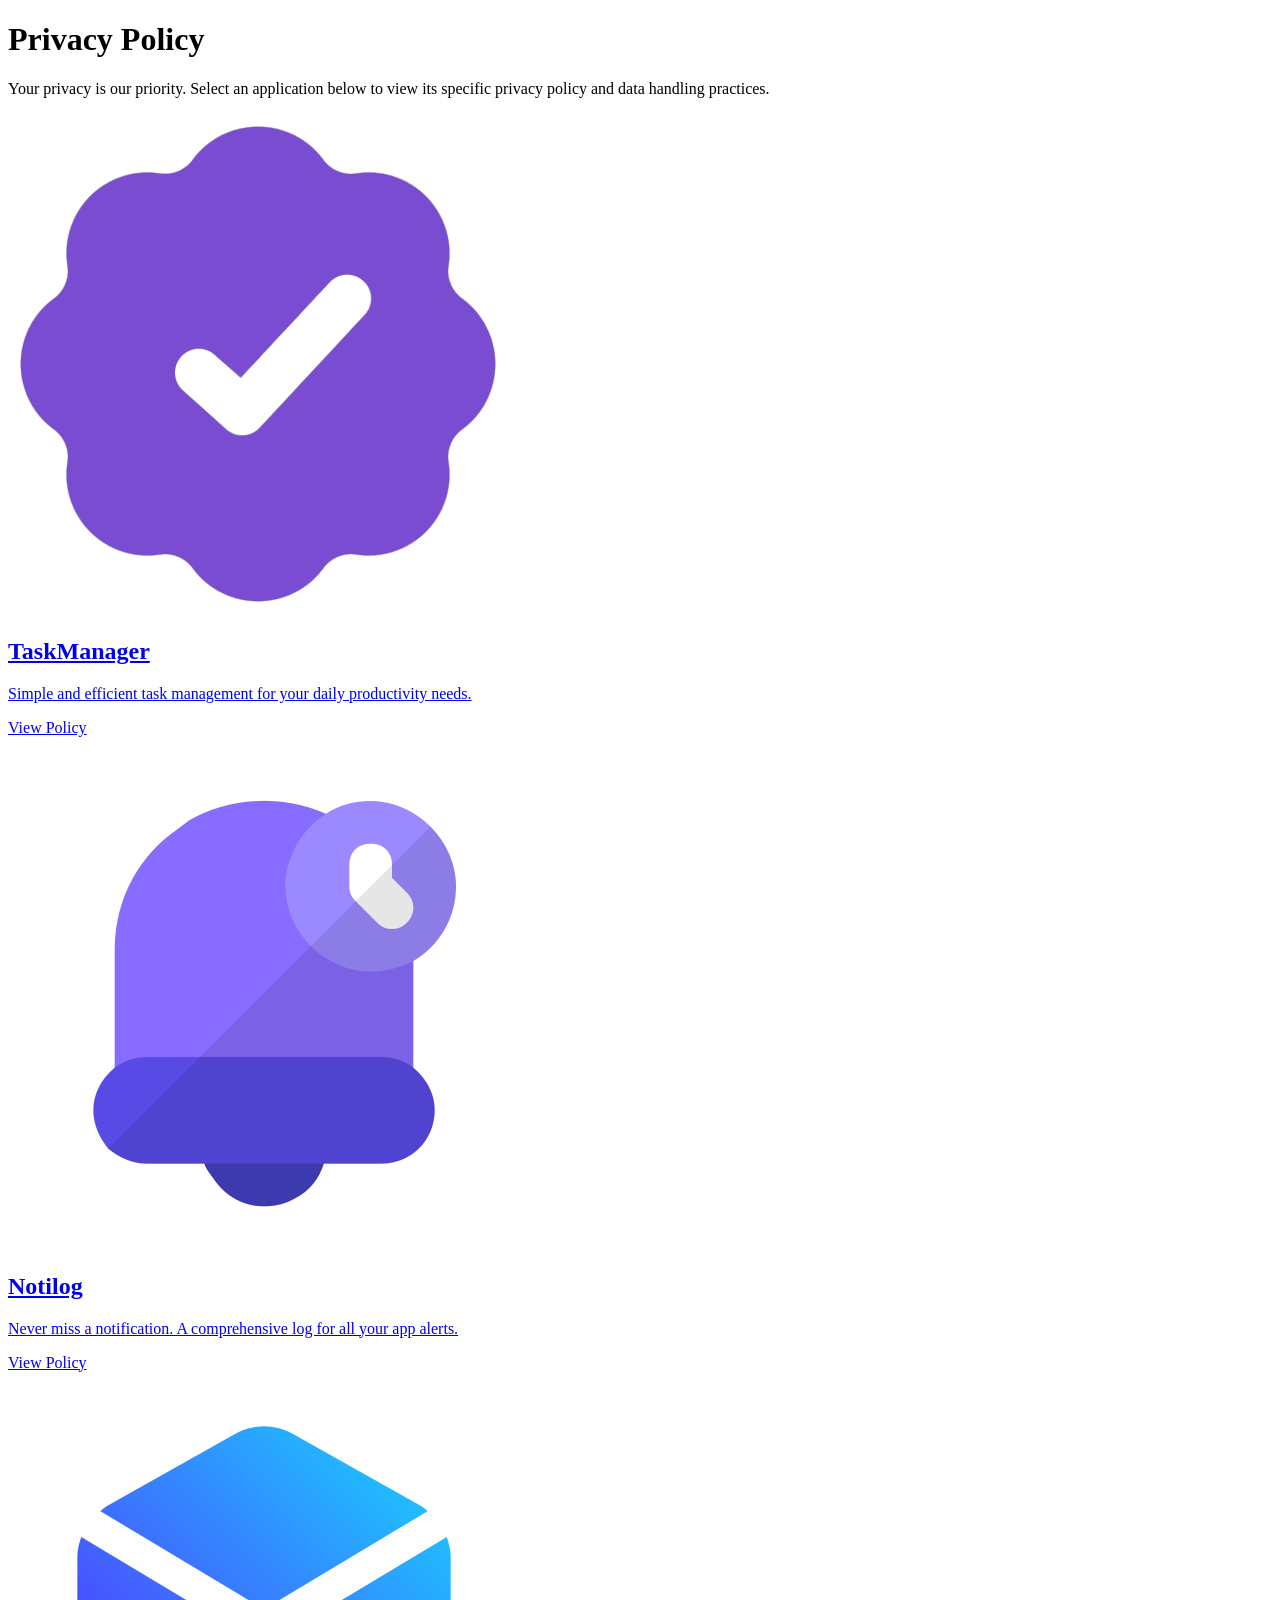
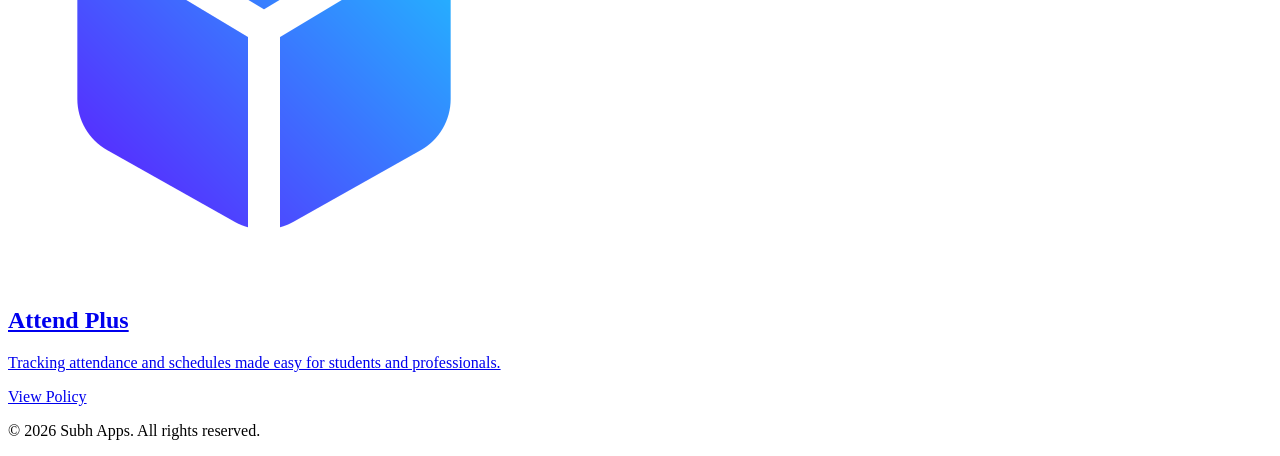
==== index.html @ fcb51a55 "added index page" ====
<!DOCTYPE html>
<html lang="en">
<head>
    <meta charset="UTF-8">
    <meta name="viewport" content="width=device-width, initial-scale=1.0">
    <title>Privacy Policy - Official App Policies</title>
    <meta name="description" content="View the privacy policies for all our official applications including TaskManager, Notilog, and Attend Plus.">
    <link rel="stylesheet" href="style.css">
</head>
<body>

    <header class="hero">
        <div class="container">
            <h1>Privacy Policy</h1>
            <p>Your privacy is our priority. Select an application below to view its specific privacy policy and data handling practices.</p>
        </div>
    </header>

    <main class="container">
        <div class="app-grid">
            <!-- TaskManager -->
            <a href="taskmanager.html" class="app-card">
                <div class="app-icon image-icon">
                    <img src="assets/taskmanager.png" alt="TaskManager Icon">
                </div>
                <h2>TaskManager</h2>
                <p>Simple and efficient task management for your daily productivity needs.</p>
                <span class="btn">View Policy</span>
            </a>

            <!-- Notilog -->
            <a href="notilog.html" class="app-card">
                <div class="app-icon image-icon">
                    <img src="assets/notilog.png" alt="Notilog Icon">
                </div>
                <h2>Notilog</h2>
                <p>Never miss a notification. A comprehensive log for all your app alerts.</p>
                <span class="btn">View Policy</span>
            </a>

            <!-- Attend Plus -->
            <a href="attendplus.html" class="app-card">
                <div class="app-icon image-icon">
                    <img src="assets/attendplus.png" alt="Attend Plus Icon">
                </div>
                <h2>Attend Plus</h2>
                <p>Tracking attendance and schedules made easy for students and professionals.</p>
                <span class="btn">View Policy</span>
            </a>
        </div>
    </main>

    <footer>
        <div class="container">
            <p>&copy; 2026 Subh Apps. All rights reserved.</p>
        </div>
    </footer>

</body>
</html>
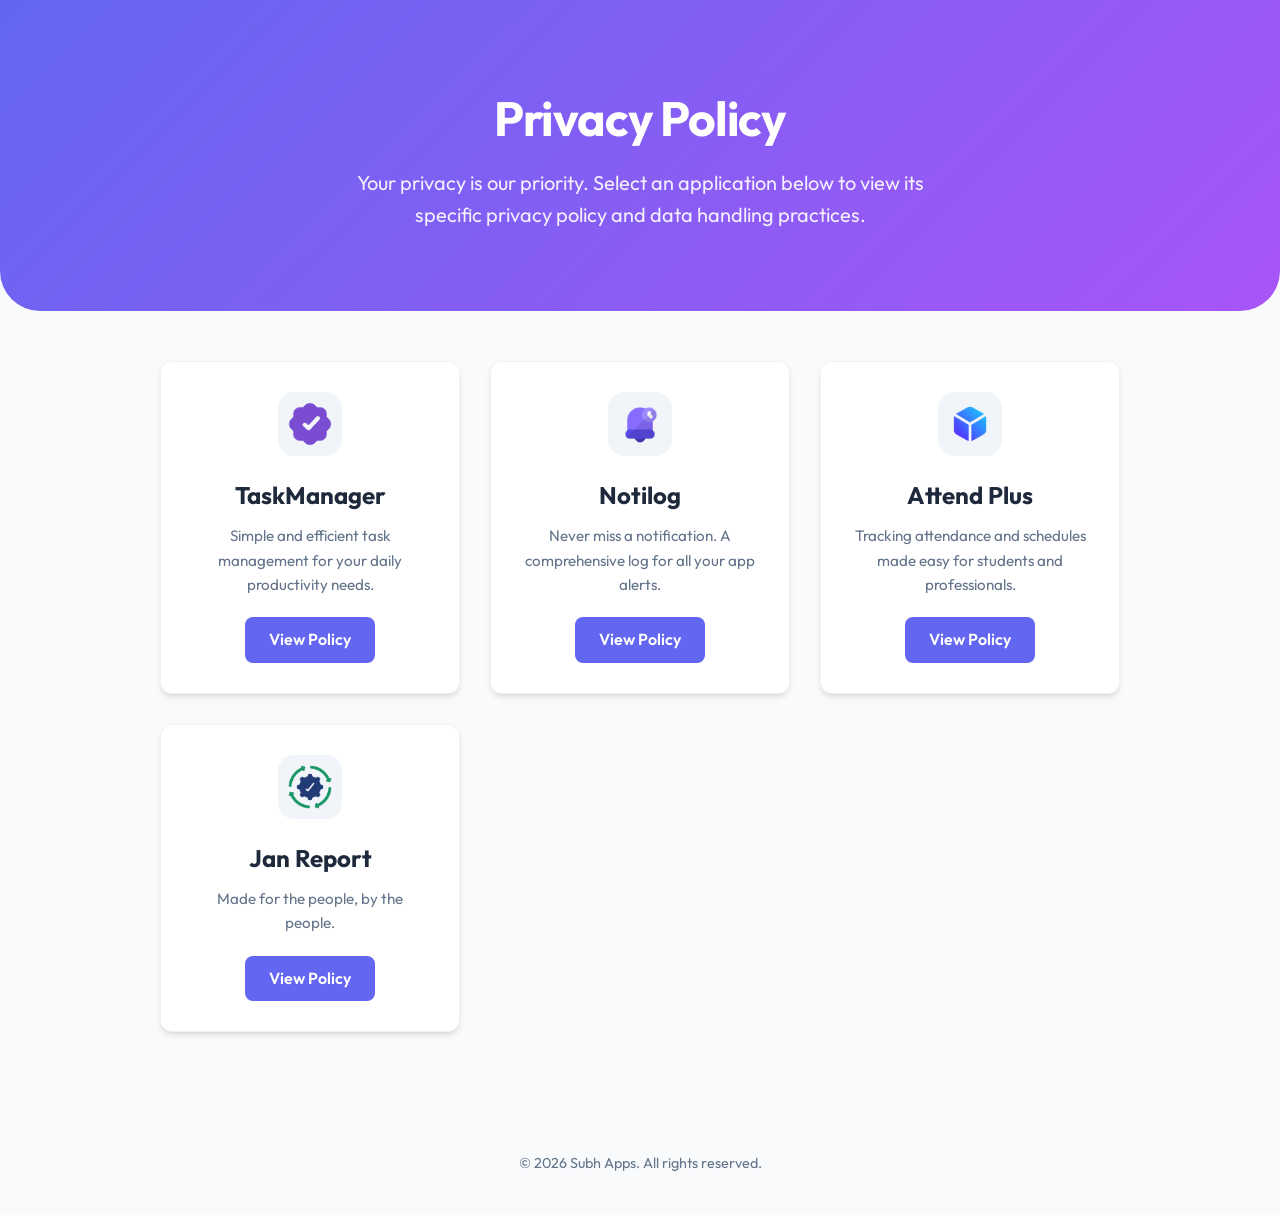
==== commit 017247f6: "added Jan Report privacy policy" ====
--- a/index.html
+++ b/index.html
@@ -47,6 +47,16 @@
                 <p>Tracking attendance and schedules made easy for students and professionals.</p>
                 <span class="btn">View Policy</span>
             </a>
+
+            <!-- Jan Report -->
+            <a href="janreport.html" class="app-card">
+                <div class="app-icon image-icon">
+                    <img src="assets/janreport.png" alt= "Jan Report Icon">
+                </div>
+                <h2>Jan Report</h2>
+                <p>Made for the people, by the people.</p>
+                <span class="btn">View Policy</span>
+            </a>
         </div>
     </main>
 
--- a/style.css
+++ b/style.css
@@ -0,0 +1,212 @@
+@import url('https://fonts.googleapis.com/css2?family=Outfit:wght@300;400;600;700&display=swap');
+
+:root {
+    --primary: #6366f1;
+    --primary-hover: #4f46e5;
+    --secondary: #64748b;
+    --bg: #f8fafc;
+    --card-bg: #ffffff;
+    --text: #1e293b;
+    --text-light: #64748b;
+    --white: #ffffff;
+    --shadow: 0 4px 6px -1px rgb(0 0 0 / 0.1), 0 2px 4px -2px rgb(0 0 0 / 0.1);
+    --shadow-lg: 0 10px 15px -3px rgb(0 0 0 / 0.1), 0 4px 6px -4px rgb(0 0 0 / 0.1);
+    --radius: 12px;
+    --max-width: 1000px;
+}
+
+* {
+    margin: 0;
+    padding: 0;
+    box-sizing: border-box;
+}
+
+body {
+    font-family: 'Outfit', sans-serif;
+    background-color: var(--bg);
+    color: var(--text);
+    line-height: 1.6;
+}
+
+.container {
+    max-width: var(--max-width);
+    margin: 0 auto;
+    padding: 0 20px;
+}
+
+/* Hero Section */
+.hero {
+    background: linear-gradient(135deg, #6366f1 0%, #a855f7 100%);
+    color: var(--white);
+    padding: 80px 0;
+    text-align: center;
+    margin-bottom: 50px;
+    border-radius: 0 0 40px 40px;
+}
+
+.hero h1 {
+    font-size: 3rem;
+    font-weight: 700;
+    margin-bottom: 10px;
+    letter-spacing: -0.025em;
+}
+
+.hero p {
+    font-size: 1.25rem;
+    opacity: 0.9;
+    max-width: 600px;
+    margin: 0 auto;
+}
+
+/* App Grid */
+.app-grid {
+    display: grid;
+    grid-template-columns: repeat(auto-fit, minmax(300px, 1fr));
+    gap: 30px;
+    margin-bottom: 80px;
+}
+
+.app-card {
+    background: var(--card-bg);
+    border-radius: var(--radius);
+    padding: 30px;
+    text-align: center;
+    text-decoration: none;
+    color: inherit;
+    box-shadow: var(--shadow);
+    transition: all 0.3s ease;
+    border: 1px solid rgba(0,0,0,0.05);
+    display: flex;
+    flex-direction: column;
+    align-items: center;
+}
+
+.app-card:hover {
+    transform: translateY(-8px);
+    box-shadow: var(--shadow-lg);
+    border-color: var(--primary);
+}
+
+.app-icon {
+    width: 64px;
+    height: 64px;
+    background: #f1f5f9;
+    border-radius: 16px;
+    margin-bottom: 20px;
+    display: flex;
+    align-items: center;
+    justify-content: center;
+    font-size: 2rem;
+    overflow: hidden;
+}
+
+.image-icon {
+    background: #f1f5f9; /* Subtle background for transparency */
+}
+
+.image-icon img {
+    width: 100%;
+    height: 100%;
+    object-fit: contain; /* Changed to contain to ensure full icon is visible */
+    padding: 10px; /* Add some padding for the icons */
+}
+
+.app-card h2 {
+    font-size: 1.5rem;
+    margin-bottom: 10px;
+    color: var(--text);
+}
+
+.app-card p {
+    color: var(--text-light);
+    font-size: 0.95rem;
+    margin-bottom: 20px;
+}
+
+.btn {
+    display: inline-block;
+    background-color: var(--primary);
+    color: var(--white);
+    padding: 10px 24px;
+    border-radius: 8px;
+    text-decoration: none;
+    font-weight: 600;
+    transition: background 0.2s;
+}
+
+.app-card:hover .btn {
+    background-color: var(--primary-hover);
+}
+
+/* Policy Content */
+.policy-header {
+    margin-bottom: 40px;
+    text-align: center;
+}
+
+.policy-header h1 {
+    font-size: 2.5rem;
+    margin-bottom: 10px;
+}
+
+.last-updated {
+    color: var(--text-light);
+    font-size: 0.9rem;
+}
+
+.content-box {
+    background: var(--card-bg);
+    padding: 50px;
+    border-radius: var(--radius);
+    box-shadow: var(--shadow);
+    margin-bottom: 50px;
+}
+
+.policy-section {
+    margin-bottom: 30px;
+}
+
+.policy-section h2 {
+    font-size: 1.5rem;
+    margin-bottom: 15px;
+    color: var(--primary);
+    border-bottom: 2px solid #f1f5f9;
+    padding-bottom: 8px;
+}
+
+.content-box a {
+    color: var(--primary);
+    text-decoration: none;
+    font-weight: 500;
+}
+
+.content-box a:hover {
+    text-decoration: underline;
+}
+
+footer {
+    text-align: center;
+    padding: 40px 0;
+    color: var(--text-light);
+    font-size: 0.9rem;
+}
+
+/* Animations */
+@keyframes fadeIn {
+    from { opacity: 0; transform: translateY(20px); }
+    to { opacity: 1; transform: translateY(0); }
+}
+
+.app-card {
+    animation: fadeIn 0.5s ease forwards;
+}
+
+/* Responsive */
+@media (max-width: 640px) {
+    .hero h1 {
+        font-size: 2.2rem;
+    }
+    .content-box {
+        padding: 30px 20px;
+    }
+}
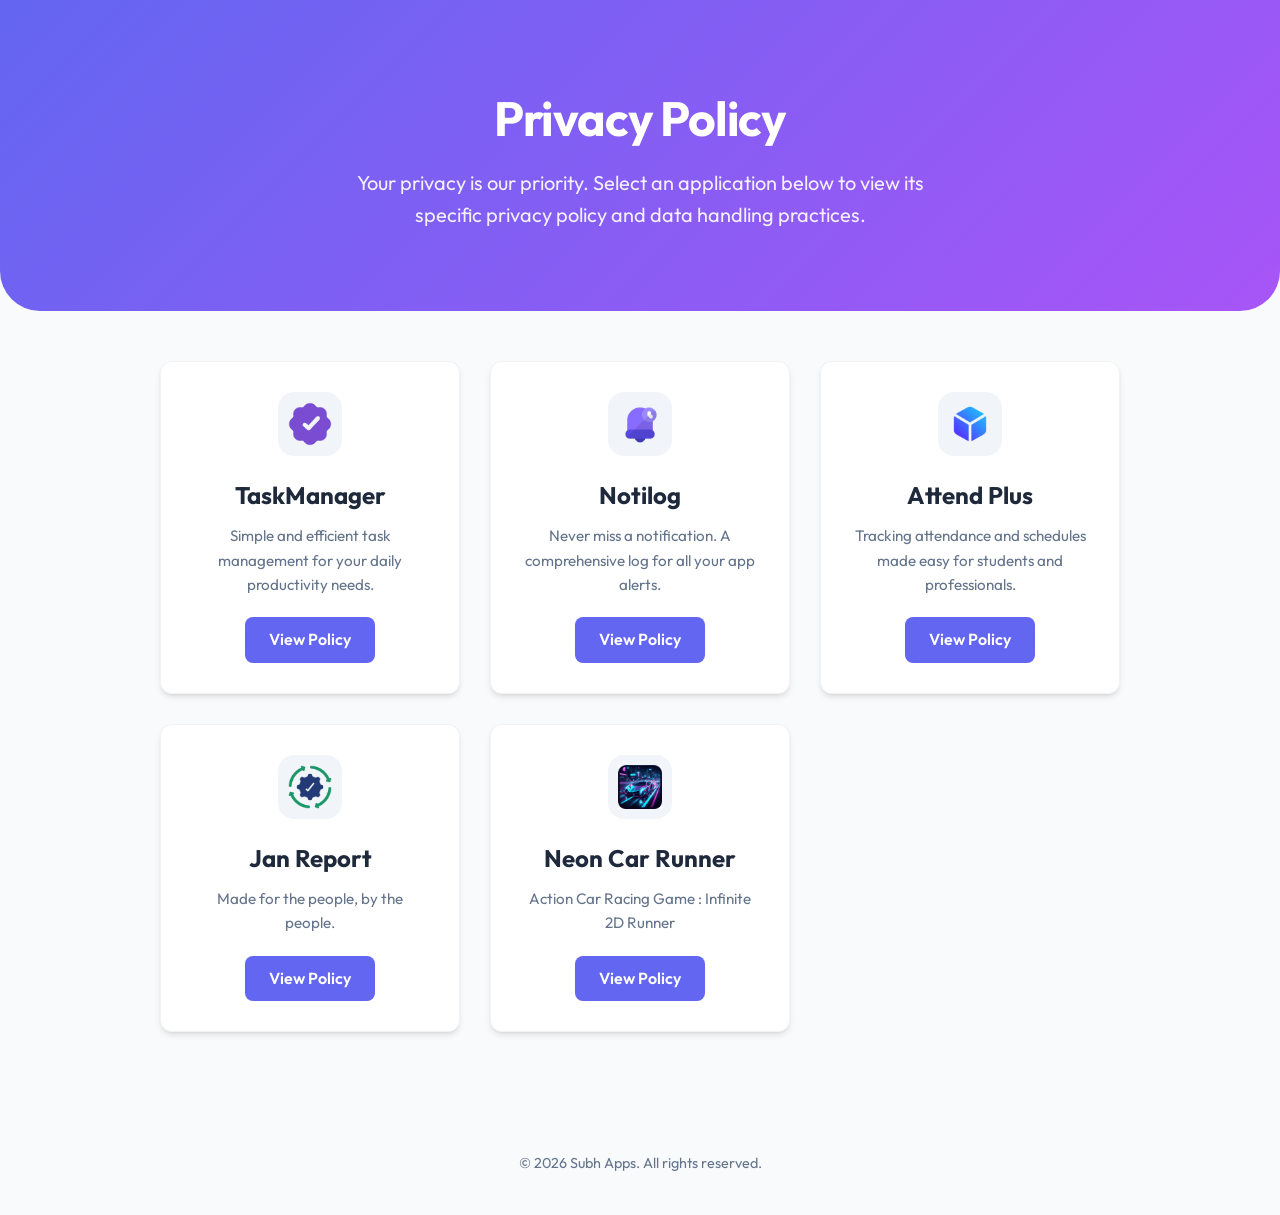
==== commit 3af8b8fc: "Added Neon Car Runner" ====
--- a/index.html
+++ b/index.html
@@ -57,6 +57,16 @@
                 <p>Made for the people, by the people.</p>
                 <span class="btn">View Policy</span>
             </a>
+
+            <!-- Neon Car Runner -->
+            <a href="neoncarrunner.html" class="app-card">
+                <div class="app-icon image-icon">
+                    <img src="assets/neoncarrunner.png" alt= "Neon Car Runner Icon">
+                </div>
+                <h2>Neon Car Runner</h2>
+                <p>Action Car Racing Game : Infinite 2D Runner</p>
+                <span class="btn">View Policy</span>
+            </a>
         </div>
     </main>
 
